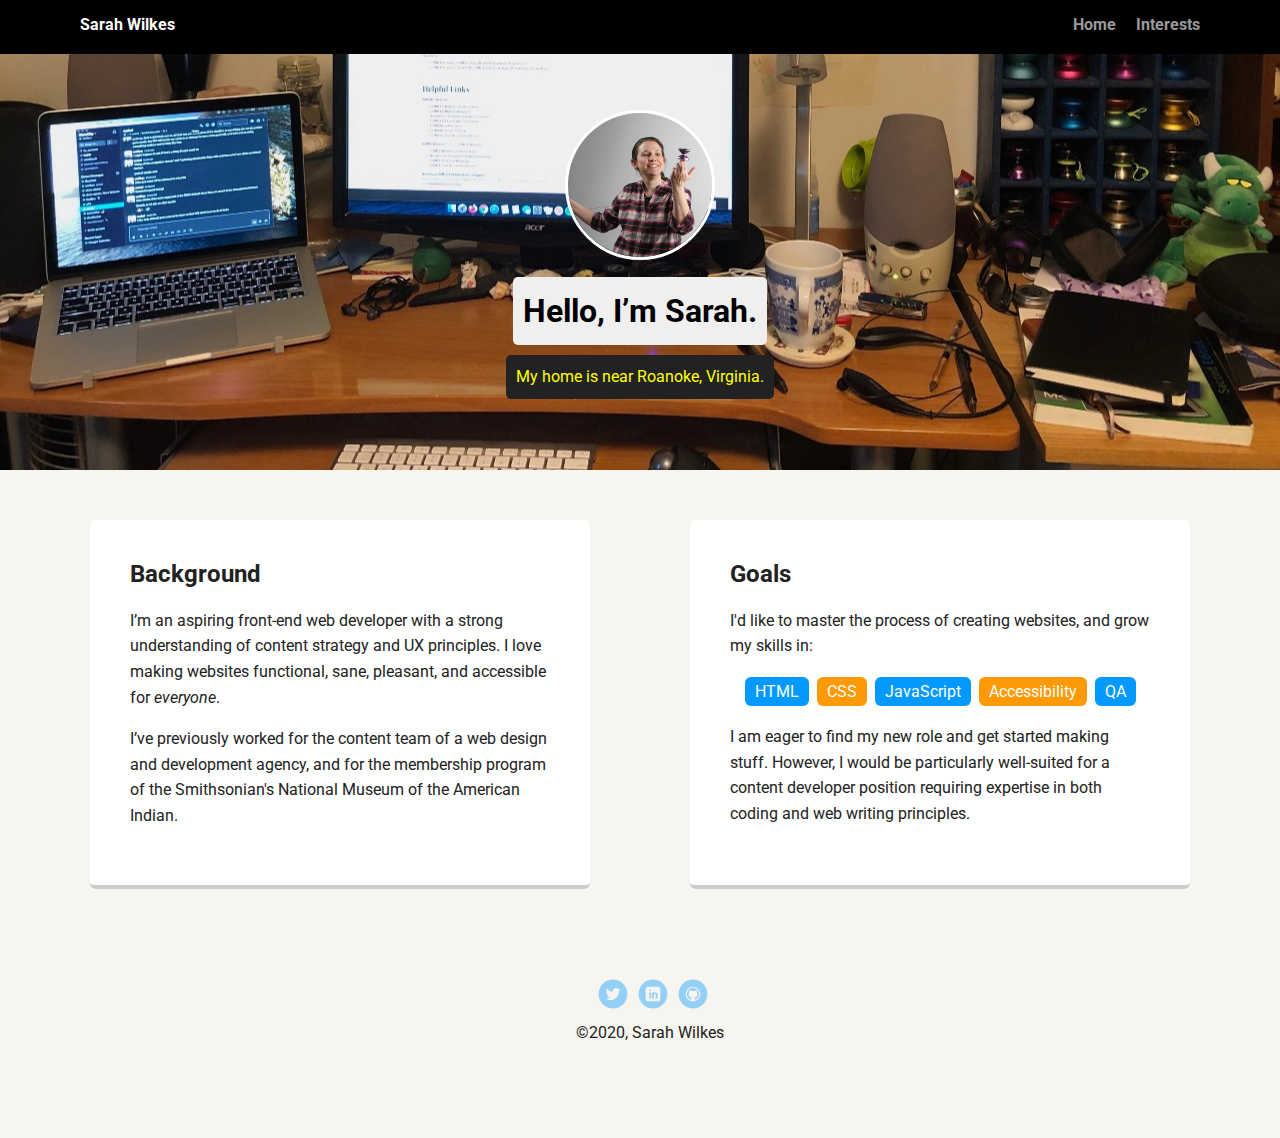
==== index.html @ 7af96751 "add work done so far" ====
<!doctype html>
<html lang="en">
<head>
  <meta charset="utf-8">
  <title>Sarah Wilkes' Profile</title>
  <meta name="viewport" content="width=device-width, initial-scale=1.0">
  <link rel="stylesheet" href="styles.css">
  <link href="https://fonts.googleapis.com/css?family=Muli%7CRoboto:400,300,500,700,900" rel="stylesheet">
</head>
  <body>

    <div class="main-nav">
        <ul class="nav">
          <li class="name">Sarah Wilkes</li>
          <li><a href="index.html">Home</a></li>
          <li><a href="interests.html">Interests</a></li>
        </ul>
    </div>

    <header>
      <img src="images/IMG_6588 400KB.jpg" alt="Sarah Wilkes" class="profile-image">
      <h1 class="tag name">Hello, I’m Sarah.</h1>
      <p class="tag location">My home is near Roanoke, Virginia.</p>
    </header>

    <main class="flex">
      <div class="card">
        <h2>Background</h2>
        <p>I’m an aspiring front-end web developer with a strong understanding of content strategy and UX principles. I love making websites functional, sane, pleasant, and accessible for <em>everyone</em>.</p>
        <p>I’ve previously worked for the content team of a web design and development agency, and for the membership program of the Smithsonian's National Museum of the American Indian.</p>
      </div> 

      <div class="card">
        <h2>Goals</h2>
        <p>I'd like to master the process of creating websites, and grow my skills in:</p>
        <ul class="skills">
          <li>HTML</li>
          <li>CSS</li>
          <li>JavaScript</li>
          <li>Accessibility</li>
          <li>QA</li>
        </ul>
        <p>I am eager to find my new role and get started making stuff. However, I would be particularly well-suited for a content developer position requiring expertise in both coding and web writing principles.</p>
      </div> 

    </main>
    <footer>
      <ul>
        <li><a href="https://twitter.com/Sarah_Wilkes" class="social twitter">Twitter</a></li>
        <li><a href="https://www.linkedin.com/in/sarah-wilkes-5560aaa8/" class="social linkedin">LinkedIn</a></li>
        <li><a href="https://github.com/mightycoyote" class="social github">Github</a></li>
      </ul>
      <p class="copyright">&copy;2020, Sarah Wilkes</p>
    </footer>
  </body>
  </html>
---- styles.css ----
/* Global Layout Set-up */
* { 
  box-sizing: border-box;
}
  
body {
  margin: 0;
  padding: 0;
  text-align: center;
  font-family: 'Roboto', sans-serif;
  color: #222;
  background: #f7f5f0;
}
/* Link Styles */

a {
  text-decoration: none;
  color: #999;
}
a:hover {
  color: #6633ff;
}

/* Section Styles */

.main-nav {
  width: 100%;
  background: black;
  min-height: 30px;
  padding: 10px;
  position: fixed;
  text-align: center;
}
.nav {
  display: flex;
  justify-content: space-around;
  font-weight: 700;
  list-style-type: none;
  margin: 0 auto;
  padding: 0;
}

.nav .name {
    display: block;
    margin-right: auto;
    color: white;
}
.nav li {
  padding: 5px 10px 10px 10px;
}
.nav a {
  transition: all .5s;
}
.nav a:hover {
  color: white
}

header {
  text-align: center;
  background: url('images/IMG_1345 1 MB.jpg') no-repeat 50% 95% ;
  background-size: cover;
  overflow: hidden;
  padding-top: 60px;
}
header {
  line-height: 1.5;
}
header .profile-image {
  margin-top: 50px;
  width: 150px;
  height: 150px;
  border-radius: 50%;
  border: 3px solid white;
  transition: all .5s;
}
header .profile-image:hover {
  transform: scale(1.2) rotate(5deg);
}
.tag {
  background-color: #efefef;
  color: black;
  padding: 10px;
  border-radius: 5px;
  display: table;
  margin: 10px auto;
} 
.location {
  background-color: #222;
  color: yellow;
}
.card {
  margin: 30px;
  padding: 20px 40px 40px;
  max-width: 500px;
  text-align: left;
  background: #fff;
  border-bottom: 4px solid #ccc;
  border-radius: 6px;
  transition: all .5s;
}
.card:hover {
  border-color: #ff99ff;
}

ul.skills {
  padding: 0;
  text-align: center;
}

.skills li {
  border-radius: 6px;
  display: inline-block;
  background: #ff9904;
  color: white;
  padding: 5px 10px;
  margin: 2px;
}

.skills li:nth-child(odd) {
  background: #0399ff;
}

footer {
  width: 100%;
  min-height: 30px;
  padding: 20px 0 40px 20px;
}

footer .copyright {
  top: -8px;
  font-size: .75em;
}

footer ul {
  list-style-type: none;
  margin: 0;
  padding: 0;
}

footer ul li {
  display: inline-block;
}

a.social {
  display: inline-block;
  text-indent: -9999px;
  margin-left: 5px;
  width: 30px;
  height: 30px;
  background-size: 30px 30px;
  opacity: .4;
  transition: all .5s;
}
a.twitter {
  background-image: url(images/twitter.svg);
}
a.linkedin {
  background-image: url(images/linkedin.svg);
}
a.github {
  background-image: url(images/github.svg);
}
a.social:hover {
  opacity: 1;
}
.clearfix {
  clear: both;
}

/* Styles for larger screens */
@media screen and (min-width: 720px) {
  
  .flex {
      display: -ms-flexbox;      /* TWEENER - IE 10 */
      display: flex; 
      max-width: 1200px;
      -ms-flex-pack: distribute;
      justify-content: space-around;
      margin: 0 auto;
  }

  header {
    min-height: 470px;
  }

  .nav {
    max-width: 1200px;
    padding: 0 30px;
  }


  main {
    padding-top: 20px;
  }

  main p {
    line-height: 1.6em;
  }

  footer {
    font-size: 1.3em;
    max-width: 1200px;
    margin: 40px auto;
  }

}
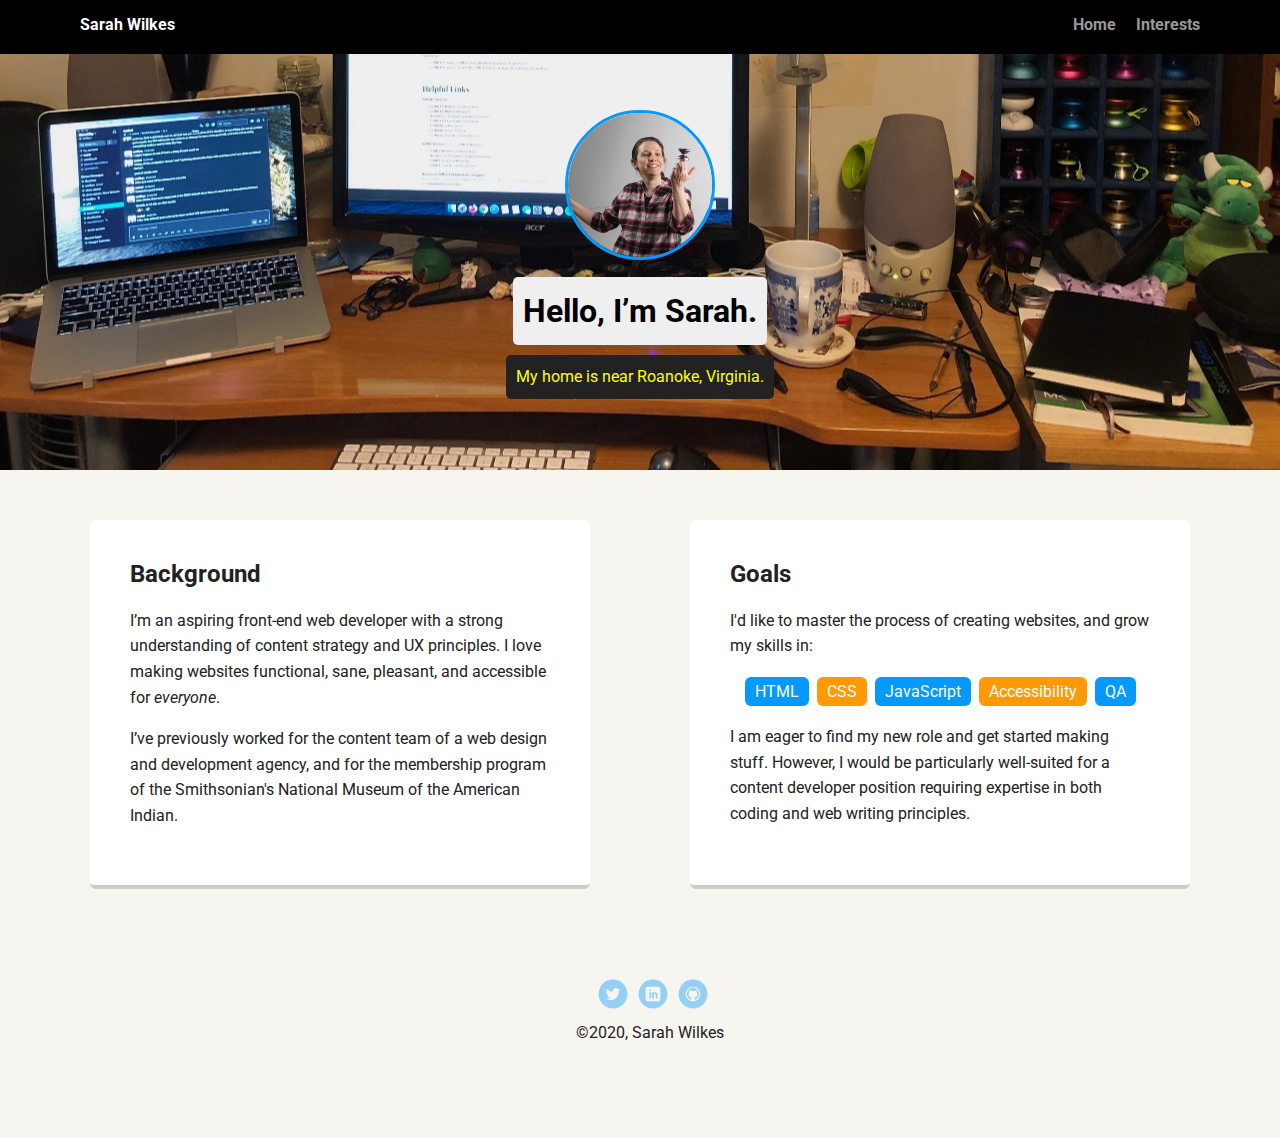
==== commit e5adf4bb: "update content and card styling" ====
--- a/index.html
+++ b/index.html
@@ -24,13 +24,13 @@
     </header>
 
     <main class="flex">
-      <div class="card">
+      <div class="card-a">
         <h2>Background</h2>
         <p>I’m an aspiring front-end web developer with a strong understanding of content strategy and UX principles. I love making websites functional, sane, pleasant, and accessible for <em>everyone</em>.</p>
         <p>I’ve previously worked for the content team of a web design and development agency, and for the membership program of the Smithsonian's National Museum of the American Indian.</p>
       </div> 
 
-      <div class="card">
+      <div class="card-b">
         <h2>Goals</h2>
         <p>I'd like to master the process of creating websites, and grow my skills in:</p>
         <ul class="skills">
--- a/styles.css
+++ b/styles.css
@@ -70,11 +70,11 @@
   width: 150px;
   height: 150px;
   border-radius: 50%;
-  border: 3px solid white;
+  border: 3px solid #0399ff;
   transition: all .5s;
 }
 header .profile-image:hover {
-  transform: scale(1.2) rotate(5deg);
+  transform: translate(0px, -10px);
 }
 .tag {
   background-color: #efefef;
@@ -88,7 +88,12 @@
   background-color: #222;
   color: yellow;
 }
-.card {
+.additional-image {
+  width: 200px;
+  height: 200px;
+}
+
+.card-a {
   margin: 30px;
   padding: 20px 40px 40px;
   max-width: 500px;
@@ -98,8 +103,22 @@
   border-radius: 6px;
   transition: all .5s;
 }
-.card:hover {
-  border-color: #ff99ff;
+.card-a:hover {
+  border-color: #0399ff;
+}
+
+.card-b {
+  margin: 30px;
+  padding: 20px 40px 40px;
+  max-width: 500px;
+  text-align: left;
+  background: #fff;
+  border-bottom: 4px solid #ccc;
+  border-radius: 6px;
+  transition: all .5s;
+}
+.card-b:hover {
+  border-color: #ff9904;
 }
 
 ul.skills {
